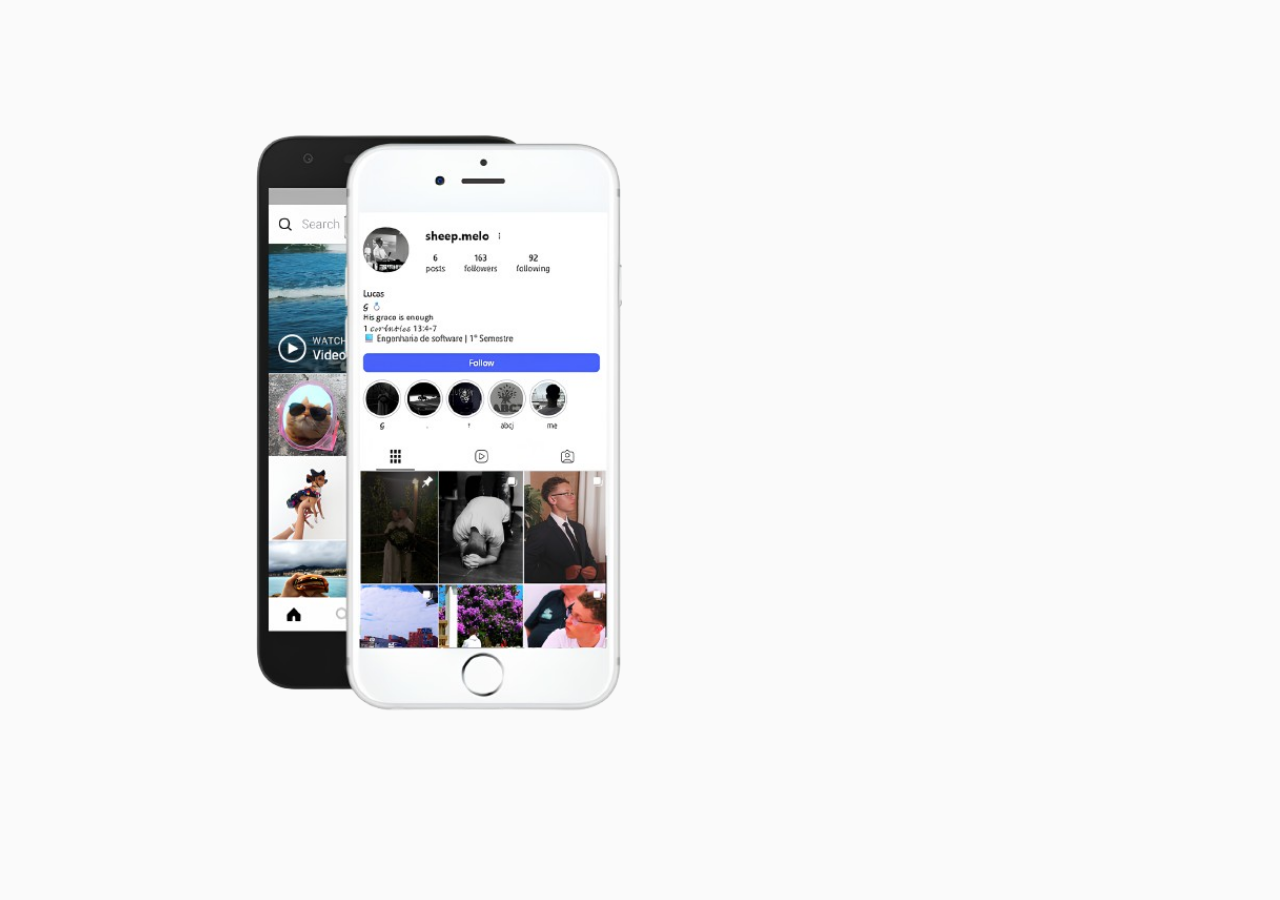
==== index.html @ f8ca5dc6 "Adicionando inicio do projeto instagram, colocando estrutura HTML e imagem do celular na coluna esqu" ====
<!DOCTYPE html>
<html lang="pt-br">
<head>
    <meta charset="UTF-8">
    <meta name="viewport" content="width=device-width, initial-scale=1.0">
    <link rel="stylesheet" href="style.css">
    <title>Lucasgram - Sua rede social</title>
</head>
<body>
    <!-- AREA CONTAINER -->
    <div id="wrapper">

        <div id="container">
            <!-- AREA ESQUERDA -->
            <div class="column left">
                <div class="main">

                </div>
            </div>
            <!-- FIM AREA ESQUERDA -->
            
            <!-- AREA DOREITA -->
            <div class="column right"></div>
            <!-- FIM AREA DIREITA -->

        </div>

    </div>

</body>
</html>
---- style.css ----
* {
    margin: 0;
    padding: 0;
    box-sizing: border-box;
}

a {
    color: #3c96ed;
    text-decoration: none;
}

body {
    background-color: #fafafa;
    height: 100%;
    width: 100%;
    font-family: Arial, Helvetica, sans-serif;
    font-size: 14px;
    line-height: 14px;
}

#wrapper {
    height: 100vh;
}

#container {
    margin: 0 auto;
    min-height: 100%;
    width: 800px;
    display: flex;
    align-items: center;
}

.column {
    flex-grow: 1;
    width: 50%;
}

.left {
    background-image: url("./img/main-foto.png");
    background-size: 450px;
    background-repeat: no-repeat;
    background-position: center;
    height: 600px;
    margin-bottom: 50px;
}

.right {
    padding-left: 20px;
}
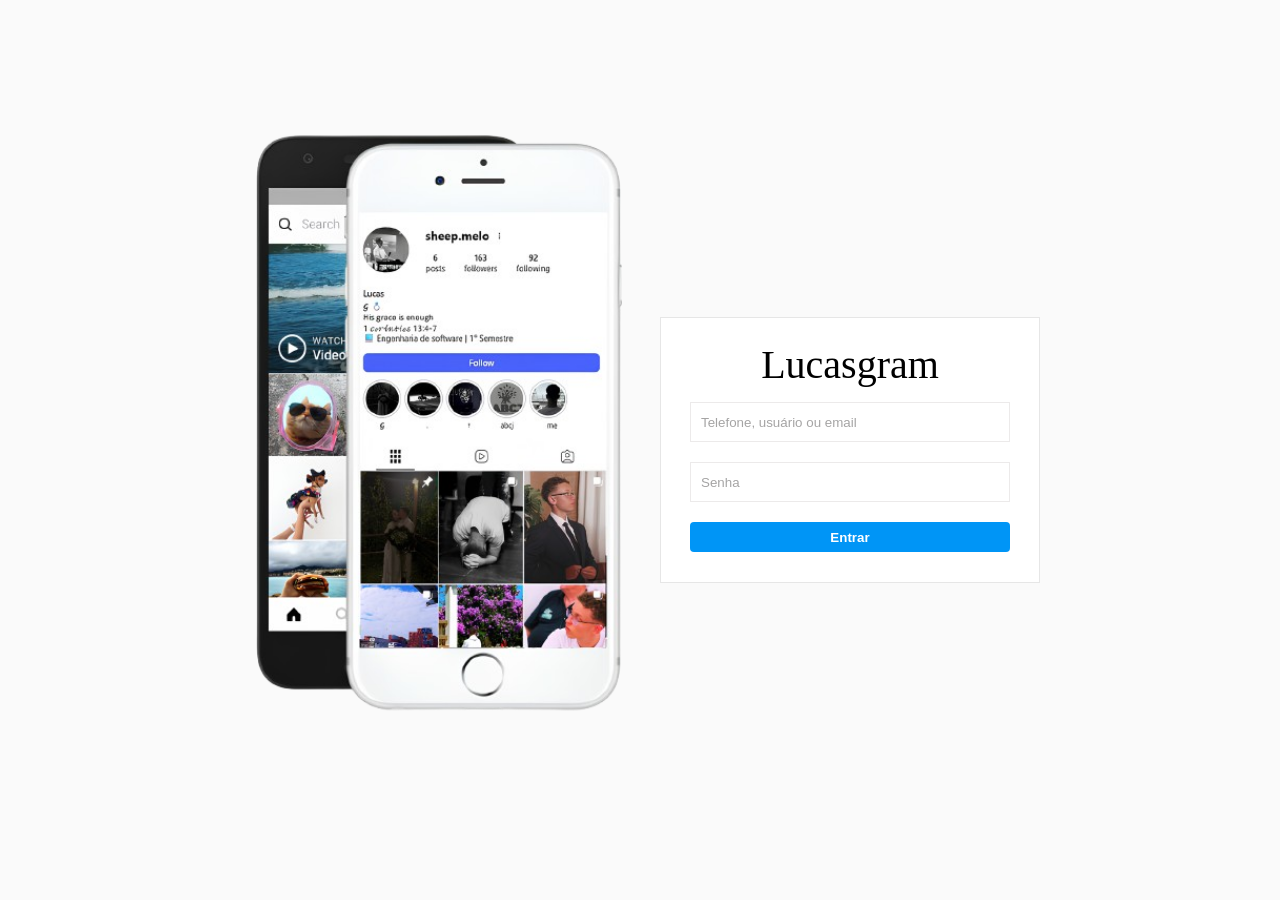
==== commit a774ded8: "Adicionando o nome da logo e os formularios de text, password e submit para o projeto instagram" ====
--- a/index.html
+++ b/index.html
@@ -20,7 +20,18 @@
             <!-- FIM AREA ESQUERDA -->
             
             <!-- AREA DOREITA -->
-            <div class="column right"></div>
+            <div class="column right">
+                <div class="login-panel">
+                    <div class="logo">
+                        <h1>Lucasgram</h1>
+                    </div>
+                    <form>
+                        <input type="text" placeholder="Telefone, usuário ou email" name="username">
+                        <input type="password" name="password" placeholder="Senha">
+                        <input type="submit" value="Entrar">
+                    </form>
+                </div>
+            </div>
             <!-- FIM AREA DIREITA -->
 
         </div>
--- a/style.css
+++ b/style.css
@@ -1,3 +1,5 @@
+@import url('https://fonts.cdnfonts.com/css/billabong');
+
 * {
     margin: 0;
     padding: 0;
@@ -46,4 +48,62 @@
 
 .right {
     padding-left: 20px;
+}
+
+.login-panel {
+    background-color: white;
+    border: 1px solid #e6e6e6;
+    padding: 20px 0;
+    display: flex;
+    flex-direction: column;
+    align-items: center;
+    justify-content: center;
+}
+
+.logo h1 {
+    font-family: 'Billabong', cursive;
+    font-weight: normal;
+    margin: 20px 0;
+    font-size: 40px;
+}
+
+.login-panel form {
+    display: flex;
+    flex-direction: column;
+}
+
+input[type="text"], input[type="password"]{
+    background-color: #FFFFFF;
+    border: 1px solid rgb(236, 234, 234);
+    height: 40px;
+    padding: 10px;
+    margin: 10px;
+    width: 320px;
+    outline: 0;
+}
+
+input[type="text"]::placeholder,
+input[type="password"]::placeholder {
+    color: rgb(165, 164, 164);
+}
+
+input[type="password"]:focus,
+input[type="text"]:focus {
+    border: 1px solid #a1a1a1;
+}
+
+input[type="submit"] {
+    background-color: #0095f6;
+    color: white;
+    border: none;
+    border-radius: 4px;
+    height: 30px;
+    margin: 10px;
+    width: 320px;
+    font-weight: bold;
+    cursor: pointer;
+}
+
+input[type="submit"]:hover {
+    background-color: #1877f2;
 }
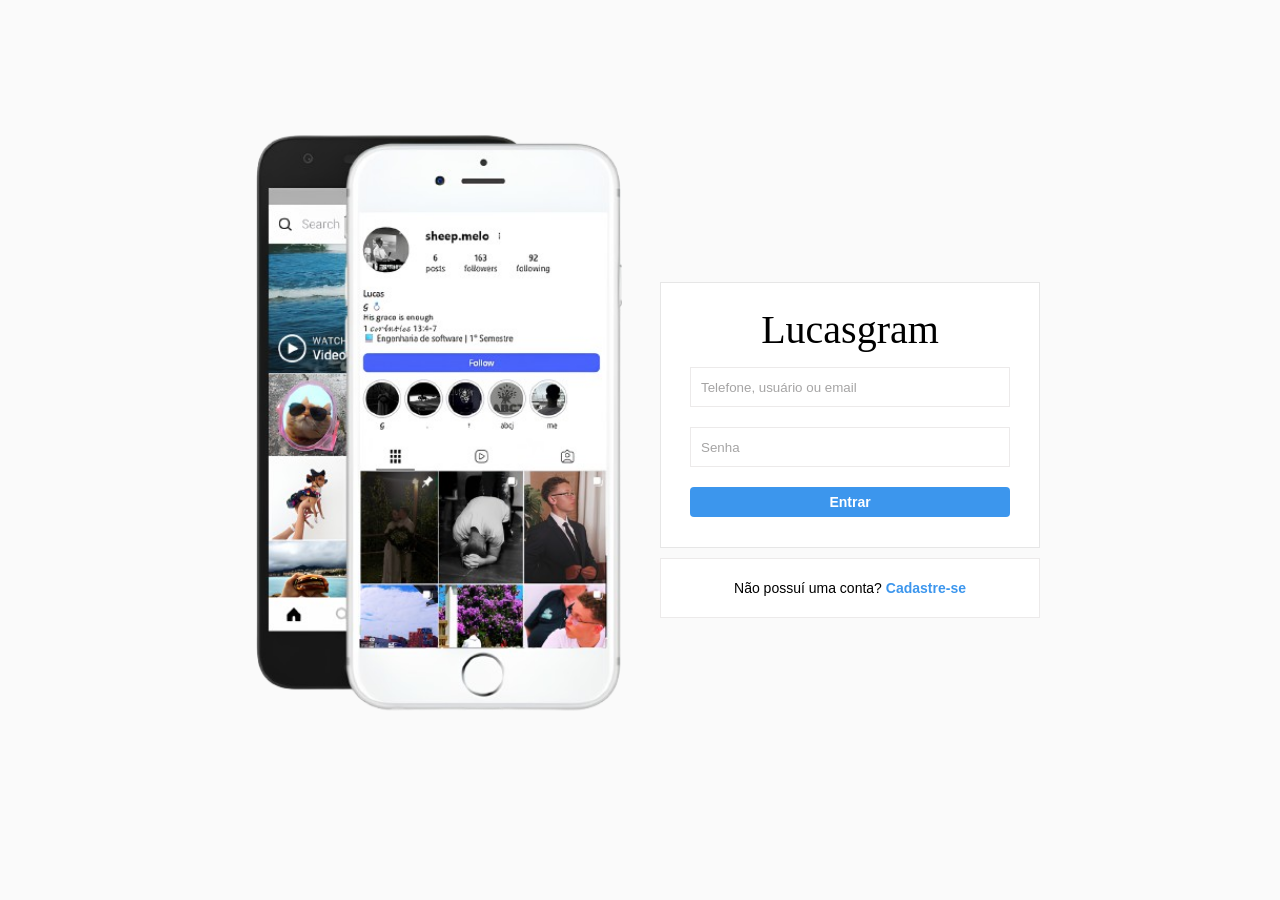
==== commit b50af272: "Formatando o botão submit e adicionando uma nova aba na coluna right para cadastrar novo úsuario" ====
--- a/index.html
+++ b/index.html
@@ -31,6 +31,10 @@
                         <input type="submit" value="Entrar">
                     </form>
                 </div>
+
+                <div class="infobox">
+                    <p>Não possuí uma conta? <a href="#">Cadastre-se</a></p>
+                </div>
             </div>
             <!-- FIM AREA DIREITA -->
 
--- a/style.css
+++ b/style.css
@@ -93,17 +93,40 @@
 }
 
 input[type="submit"] {
-    background-color: #0095f6;
-    color: white;
-    border: none;
-    border-radius: 4px;
-    height: 30px;
     margin: 10px;
     width: 320px;
+    height: 30px;
+    border: 0;
+    background-color: #3c96ed;
+    border-radius: 4px;
+    color: #FFFFFF;
+    font-size: 14px;
     font-weight: bold;
     cursor: pointer;
 }
 
 input[type="submit"]:hover {
-    background-color: #1877f2;
+    background-color: #258cec;
+}
+
+.infobox {
+    background-color: #ffffff;
+    height: 60px;
+    display: flex;
+    align-items: center;
+    justify-content: center;
+    border: 1px solid rgb(236, 234, 234);
+    margin: 10px auto 0;
+}
+
+.infobox p {
+    user-select: none;
+}   
+
+.infobox a {
+    font-weight: bold;
+}
+
+.infobox a:hover {
+    text-decoration: underline;
 }
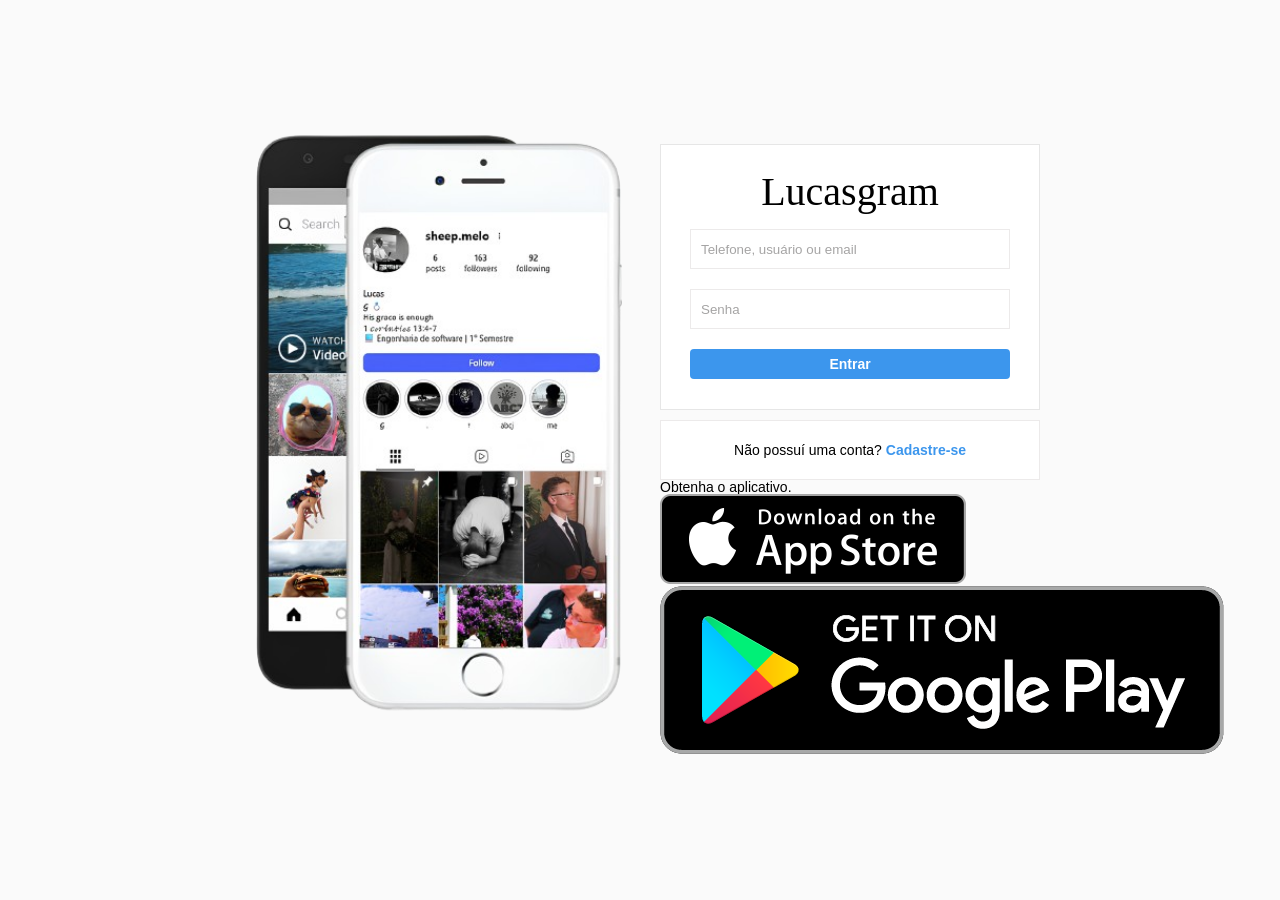
==== commit f2dc2d57: "Colocando as imagens da AppStore e GooglePlay e deletando as imagens que não serão utilizadas" ====
--- a/index.html
+++ b/index.html
@@ -35,6 +35,18 @@
                 <div class="infobox">
                     <p>Não possuí uma conta? <a href="#">Cadastre-se</a></p>
                 </div>
+
+                <div class="get-app-panel">
+                    Obtenha o aplicativo.
+                    <div class="app-buttons">
+                        <a href="#">
+                            <img src="img/appstore.png" alt="Baixe na appstore">
+                        </a>
+                        <a href="#">
+                            <img src="img/googleplay.png" alt="">
+                        </a>
+                    </div>
+                </div>
             </div>
             <!-- FIM AREA DIREITA -->
 
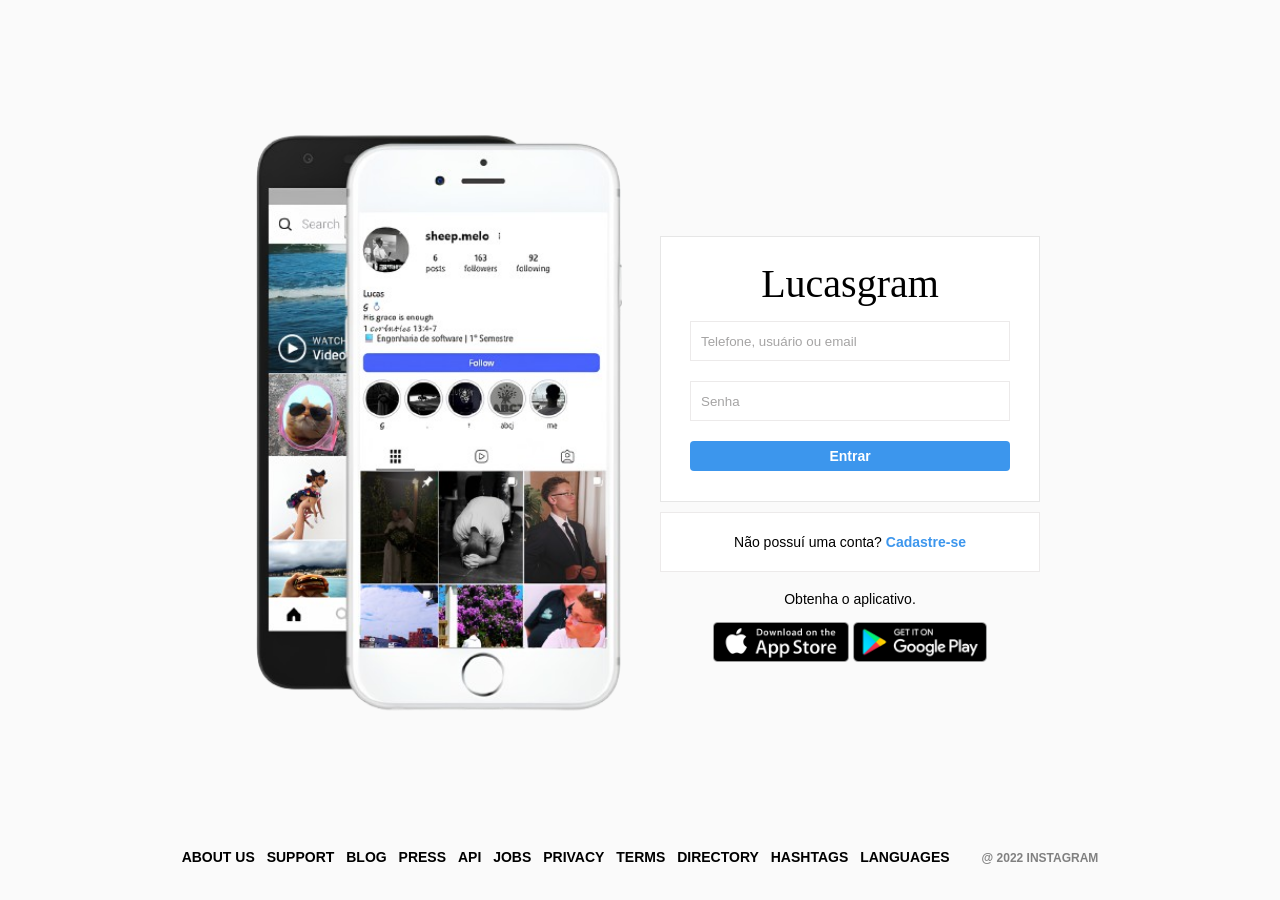
==== commit befa9f52: "Finalizando a página inicial do instagram ( Ainda sem responsividade )" ====
--- a/index.html
+++ b/index.html
@@ -53,6 +53,24 @@
         </div>
 
     </div>
+    <!-- FIM AREA CONTAINER -->
 
+    <!-- RODAPE -->
+     <footer>
+        <div class="footer-inner">
+            <a href="#">About us</a>
+            <a href="#">Support</a>
+            <a href="#">Blog</a>
+            <a href="#">Press</a>
+            <a href="#">API</a>
+            <a href="#">Jobs</a>
+            <a href="#">Privacy</a>
+            <a href="#">Terms</a>
+            <a href="#">Directory</a>
+            <a href="#">Hashtags</a>
+            <a href="#">Languages</a>
+            <div class="text-small">@ 2022 Instagram</div>
+        </div>
+     </footer>
 </body>
 </html>
--- a/style.css
+++ b/style.css
@@ -129,4 +129,39 @@
 
 .infobox a:hover {
     text-decoration: underline;
+}
+
+.get-app-panel {
+    margin-top: 20px;
+    text-align: center;
+}
+
+.app-buttons {
+    margin-top: 16px;
+}
+
+.app-buttons img {
+    height: 40px;
+}
+
+footer {
+    text-align: center;
+    height: 50px;
+    margin-top: -50px;
+}
+
+.footer-inner a {
+    color: #000;
+    text-transform: uppercase;
+    font-weight: bold;
+    margin-right: 8px;
+}
+
+.text-small {
+    font-size: 12px;
+    font-weight: bold;
+    color: gray;
+    text-transform: uppercase;
+    padding-left: 20px;
+    display: inline-block;
 }
